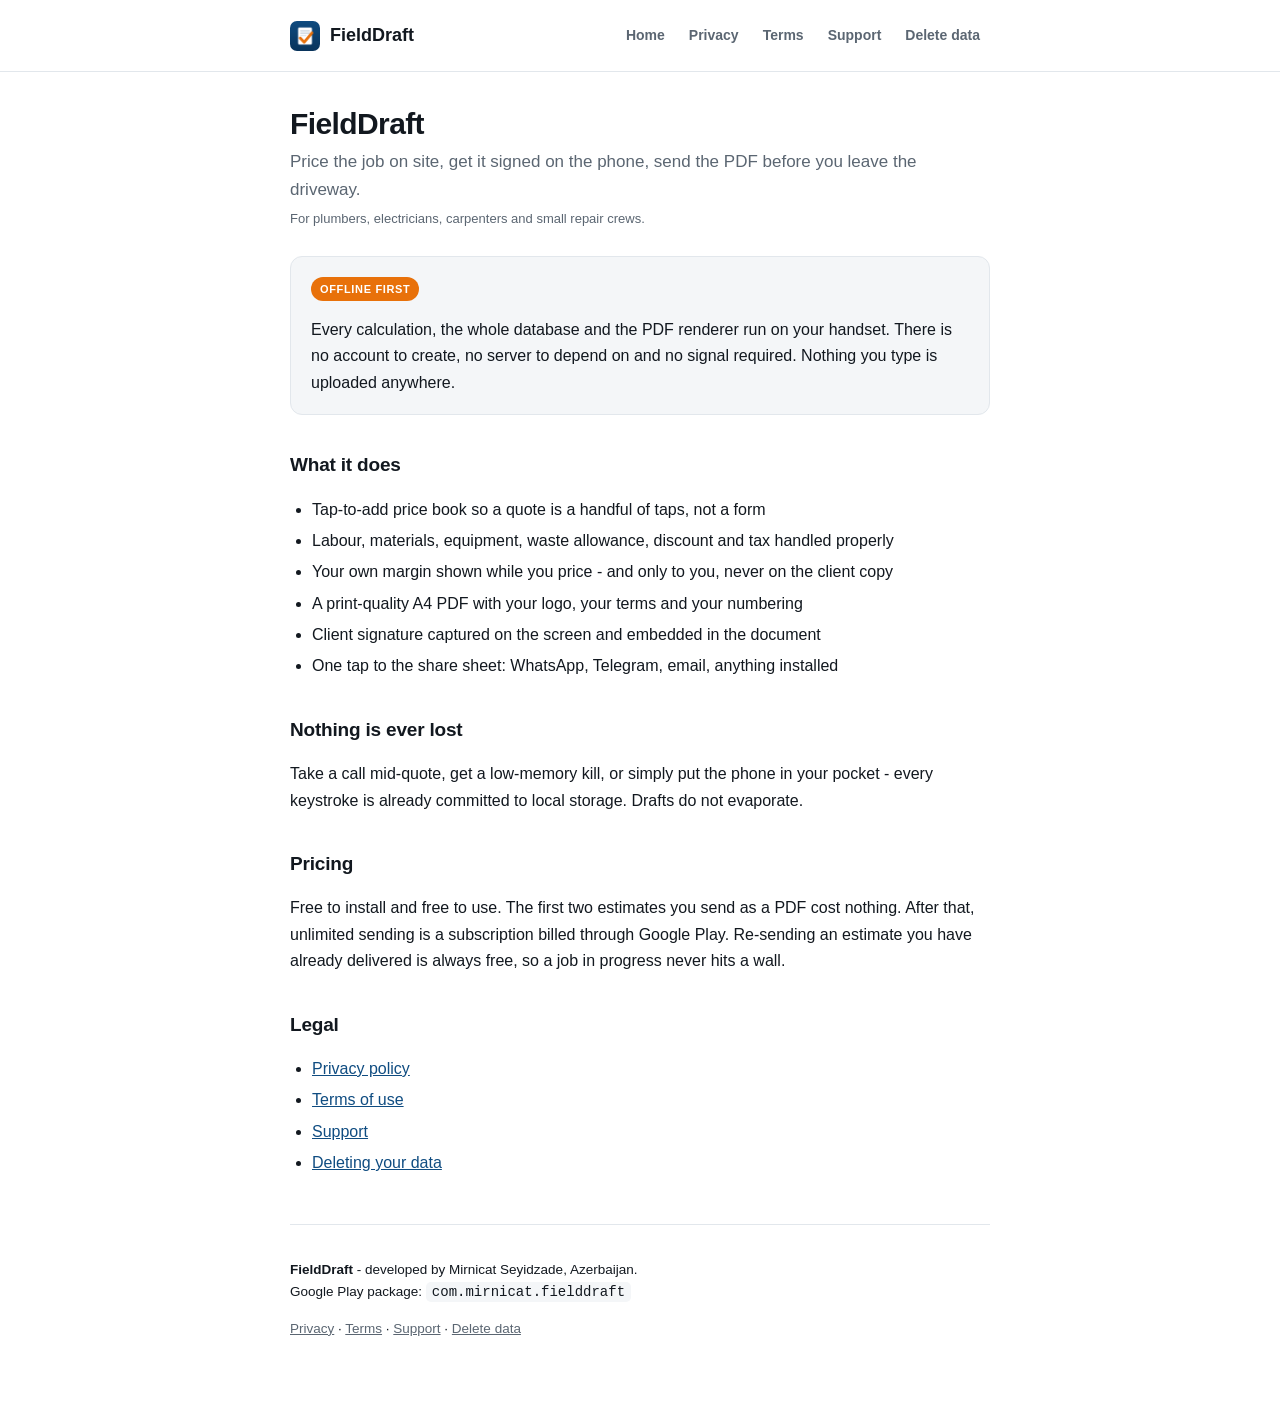
==== index.html @ 5366ecd7 "FieldDraft public site: privacy, terms, support and data deletion pages Static pages required by Goo" ====
<!doctype html>
<html lang="en">
<head>
<meta charset="utf-8">
<meta name="viewport" content="width=device-width, initial-scale=1">
<title>Estimates and invoices in 60 seconds - FieldDraft</title>
<meta name="description" content="FieldDraft - offline estimate and invoice app for trades. Estimates and invoices in 60 seconds.">
<link rel="icon" href="icon.png">
<link rel="stylesheet" href="style.css">
</head>
<body>
<header><div class="bar">
  <a class="logo" href="./index.html"><img src="icon.png" alt=""> FieldDraft</a>
  <nav>
    <a href="./index.html">Home</a>
    <a href="./privacy.html">Privacy</a>
    <a href="./terms.html">Terms</a>
    <a href="./support.html">Support</a>
    <a href="./delete-data.html">Delete data</a>
  </nav>
</div></header>
<main class="wrap">

<h1>FieldDraft</h1>
<p class="lede">Price the job on site, get it signed on the phone, send the PDF before you leave the driveway.</p>
<p class="updated">For plumbers, electricians, carpenters and small repair crews.</p>

<div class="card">
<p><span class="tag">Offline first</span></p>
<p>Every calculation, the whole database and the PDF renderer run on your handset.
There is no account to create, no server to depend on and no signal required.
Nothing you type is uploaded anywhere.</p>
</div>

<h2>What it does</h2>
<ul>
<li>Tap-to-add price book so a quote is a handful of taps, not a form</li>
<li>Labour, materials, equipment, waste allowance, discount and tax handled properly</li>
<li>Your own margin shown while you price - and only to you, never on the client copy</li>
<li>A print-quality A4 PDF with your logo, your terms and your numbering</li>
<li>Client signature captured on the screen and embedded in the document</li>
<li>One tap to the share sheet: WhatsApp, Telegram, email, anything installed</li>
</ul>

<h2>Nothing is ever lost</h2>
<p>Take a call mid-quote, get a low-memory kill, or simply put the phone in your
pocket - every keystroke is already committed to local storage. Drafts do not
evaporate.</p>

<h2>Pricing</h2>
<p>Free to install and free to use. The first two estimates you send as a PDF cost
nothing. After that, unlimited sending is a subscription billed through Google Play.
Re-sending an estimate you have already delivered is always free, so a job in
progress never hits a wall.</p>

<h2>Legal</h2>
<ul>
<li><a href="./privacy.html">Privacy policy</a></li>
<li><a href="./terms.html">Terms of use</a></li>
<li><a href="./support.html">Support</a></li>
<li><a href="./delete-data.html">Deleting your data</a></li>
</ul>

<footer>
  <p><strong>FieldDraft</strong> - developed by Mirnicat Seyidzade, Azerbaijan.<br>
  Google Play package: <code>com.mirnicat.fielddraft</code></p>
  <p><a href="./privacy.html">Privacy</a> &middot; <a href="./terms.html">Terms</a> &middot;
     <a href="./support.html">Support</a> &middot; <a href="./delete-data.html">Delete data</a></p>
</footer>
</main>
</body>
</html>
---- style.css ----
:root{
  --ink:#12181f; --muted:#5b6672; --rule:#e2e7ec; --bg:#ffffff;
  --soft:#f4f6f8; --accent:#0f4c81; --signal:#e8710a;
}
@media (prefers-color-scheme: dark){
  :root{ --ink:#e9eef3; --muted:#9aa5b1; --rule:#25303b; --bg:#0d1319;
         --soft:#151d25; --accent:#5aa2dd; }
}
*{box-sizing:border-box}
html{-webkit-text-size-adjust:100%}
body{
  margin:0; background:var(--bg); color:var(--ink);
  font:16px/1.65 -apple-system,BlinkMacSystemFont,"Segoe UI",Roboto,Helvetica,Arial,sans-serif;
}
.wrap{max-width:740px; margin:0 auto; padding:0 20px 72px}
header{border-bottom:1px solid var(--rule); margin-bottom:34px}
.bar{max-width:740px;margin:0 auto;padding:18px 20px;display:flex;align-items:center;gap:12px;flex-wrap:wrap}
.logo{display:flex;align-items:center;gap:10px;text-decoration:none;color:inherit;font-weight:800;font-size:18px}
.logo img{width:30px;height:30px;border-radius:7px;display:block}
nav{margin-left:auto;display:flex;gap:4px;flex-wrap:wrap}
nav a{color:var(--muted);text-decoration:none;font-size:14px;font-weight:600;padding:6px 10px;border-radius:6px}
nav a:hover,nav a[aria-current="page"]{color:var(--ink);background:var(--soft)}
h1{font-size:30px;line-height:1.2;margin:0 0 6px;letter-spacing:-.02em}
h2{font-size:19px;margin:34px 0 10px;letter-spacing:-.01em}
h3{font-size:16px;margin:22px 0 6px}
p,li{color:var(--ink)}
.lede{color:var(--muted);font-size:17px;margin:0 0 4px}
.updated{color:var(--muted);font-size:13px;margin:0 0 26px}
.card{background:var(--soft);border:1px solid var(--rule);border-radius:12px;padding:18px 20px;margin:22px 0}
.card p:last-child,.card ul:last-child{margin-bottom:0}
.card p:first-child{margin-top:0}
table{width:100%;border-collapse:collapse;margin:16px 0;font-size:15px}
th,td{text-align:left;padding:10px 12px;border-bottom:1px solid var(--rule);vertical-align:top}
th{font-size:12px;text-transform:uppercase;letter-spacing:.06em;color:var(--muted)}
code{background:var(--soft);padding:2px 6px;border-radius:5px;font-size:14px}
a{color:var(--accent)}
footer{border-top:1px solid var(--rule);margin-top:48px;padding-top:20px;color:var(--muted);font-size:13.5px}
footer a{color:var(--muted)}
.tag{display:inline-block;background:var(--signal);color:#fff;font-size:11px;font-weight:800;
     letter-spacing:.06em;padding:3px 9px;border-radius:20px;text-transform:uppercase}
ul{padding-left:22px}
li{margin:5px 0}
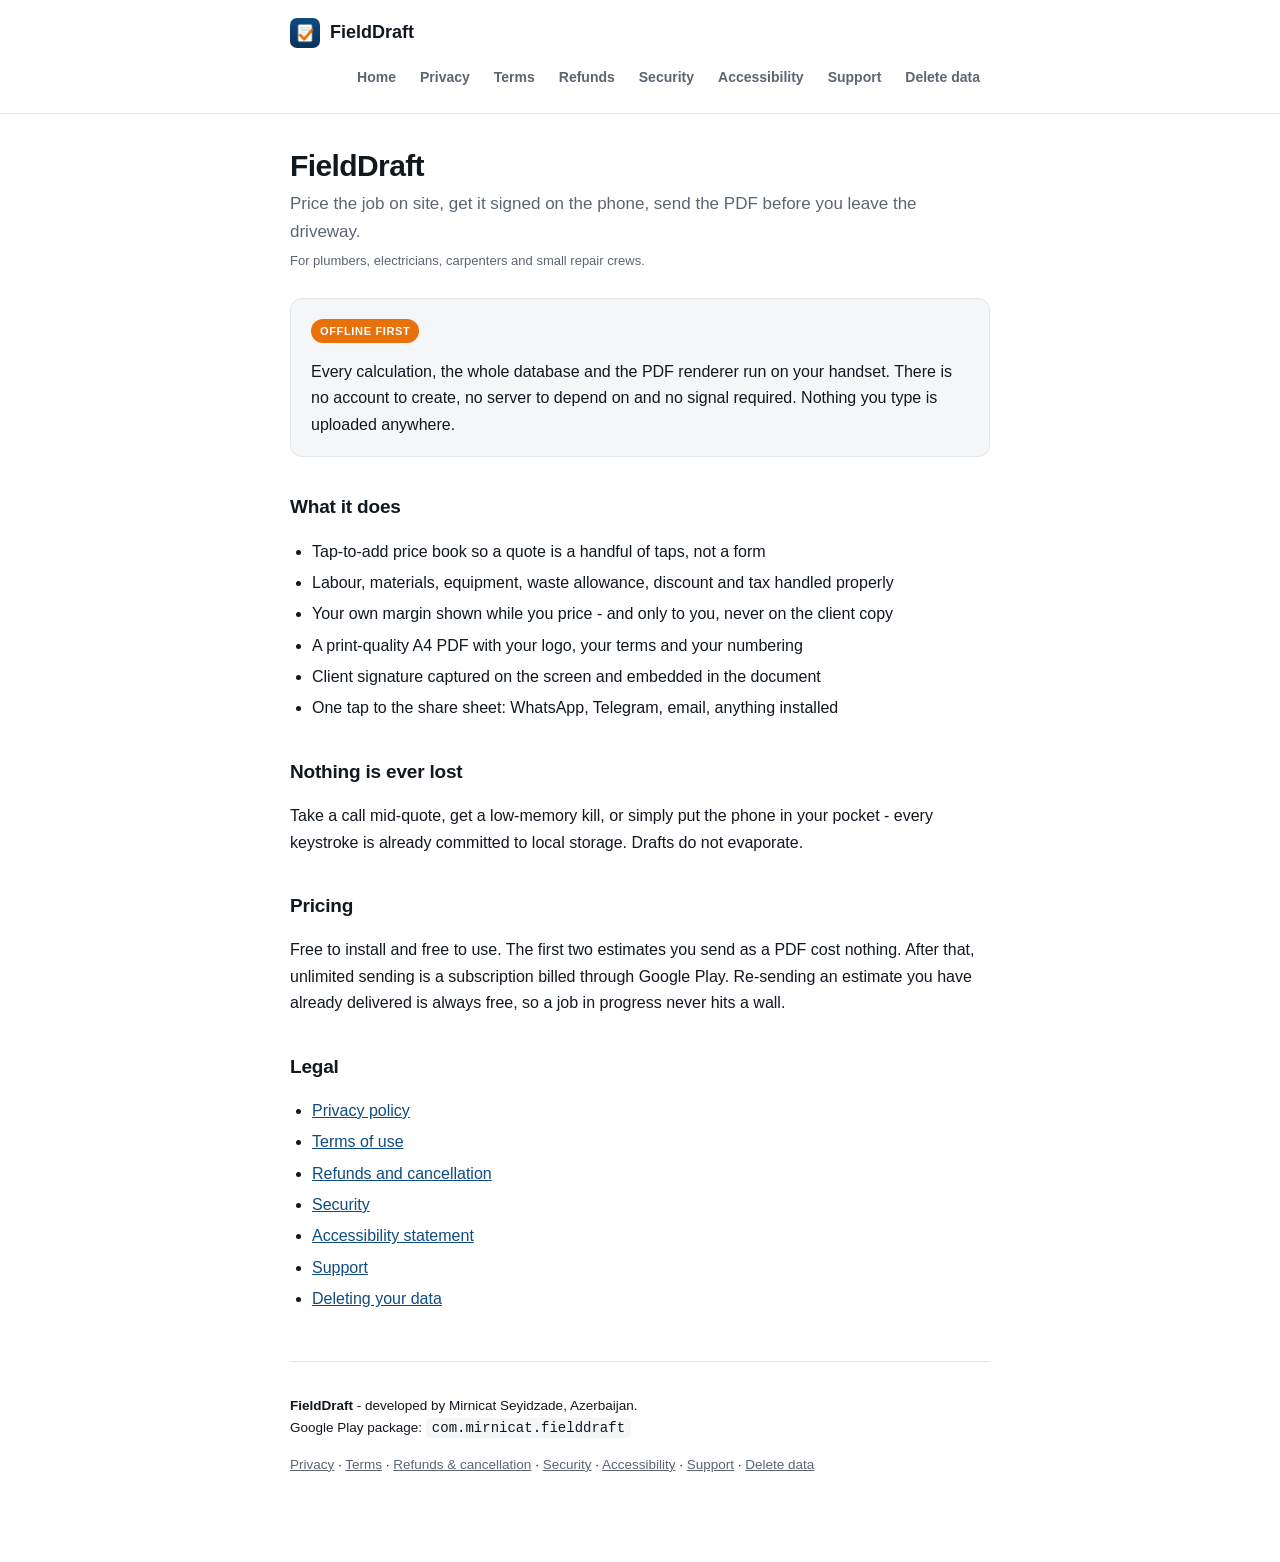
==== commit 06489a94: "Add refunds, security and accessibility pages; strengthen terms" ====
--- a/index.html
+++ b/index.html
@@ -15,6 +15,9 @@
     <a href="./index.html">Home</a>
     <a href="./privacy.html">Privacy</a>
     <a href="./terms.html">Terms</a>
+    <a href="./refunds.html">Refunds</a>
+    <a href="./security.html">Security</a>
+    <a href="./accessibility.html">Accessibility</a>
     <a href="./support.html">Support</a>
     <a href="./delete-data.html">Delete data</a>
   </nav>
@@ -57,6 +60,9 @@
 <ul>
 <li><a href="./privacy.html">Privacy policy</a></li>
 <li><a href="./terms.html">Terms of use</a></li>
+<li><a href="./refunds.html">Refunds and cancellation</a></li>
+<li><a href="./security.html">Security</a></li>
+<li><a href="./accessibility.html">Accessibility statement</a></li>
 <li><a href="./support.html">Support</a></li>
 <li><a href="./delete-data.html">Deleting your data</a></li>
 </ul>
@@ -65,6 +71,9 @@
   <p><strong>FieldDraft</strong> - developed by Mirnicat Seyidzade, Azerbaijan.<br>
   Google Play package: <code>com.mirnicat.fielddraft</code></p>
   <p><a href="./privacy.html">Privacy</a> &middot; <a href="./terms.html">Terms</a> &middot;
+     <a href="./refunds.html">Refunds &amp; cancellation</a> &middot;
+     <a href="./security.html">Security</a> &middot;
+     <a href="./accessibility.html">Accessibility</a> &middot;
      <a href="./support.html">Support</a> &middot; <a href="./delete-data.html">Delete data</a></p>
 </footer>
 </main>
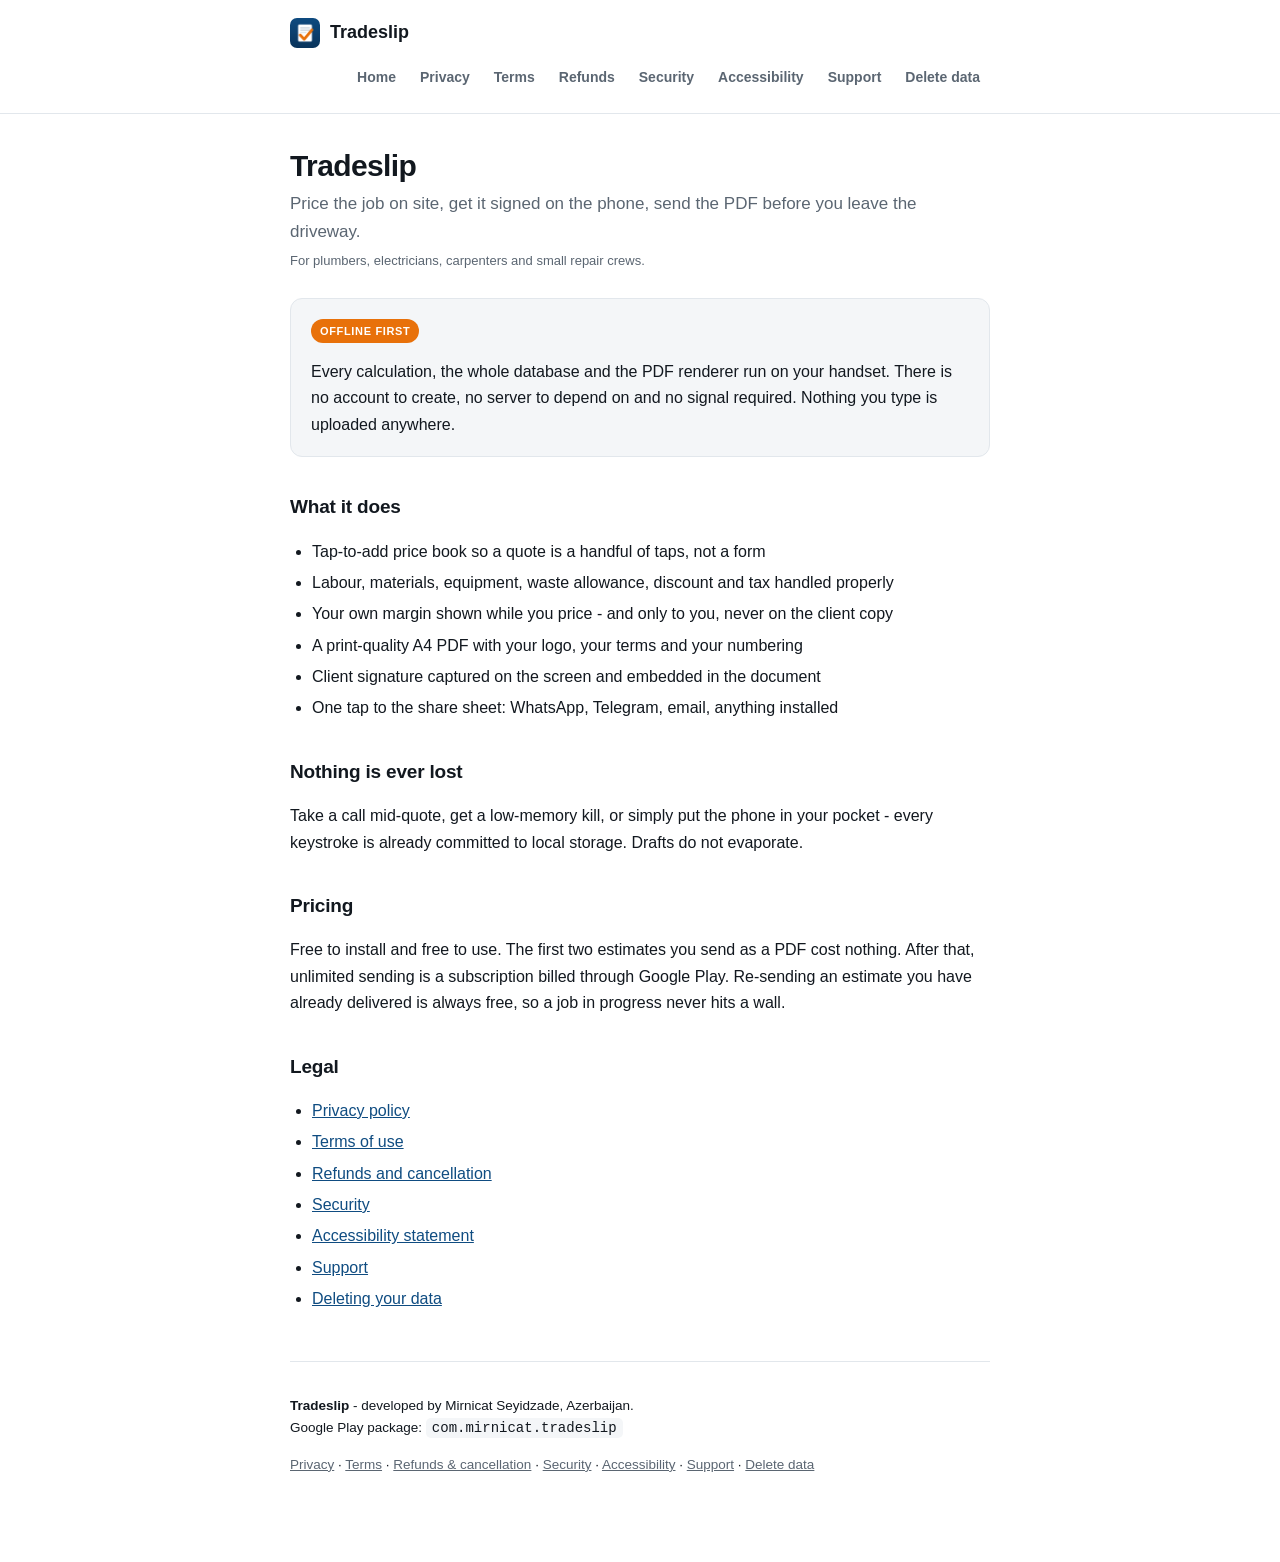
==== commit 05820e2d: "Rename the site from FieldDraft to Tradeslip The app was renamed before its first Play upload. Every" ====
--- a/index.html
+++ b/index.html
@@ -3,14 +3,14 @@
 <head>
 <meta charset="utf-8">
 <meta name="viewport" content="width=device-width, initial-scale=1">
-<title>Estimates and invoices in 60 seconds - FieldDraft</title>
-<meta name="description" content="FieldDraft - offline estimate and invoice app for trades. Estimates and invoices in 60 seconds.">
+<title>Estimates and invoices in 60 seconds - Tradeslip</title>
+<meta name="description" content="Tradeslip - offline estimate and invoice app for trades. Estimates and invoices in 60 seconds.">
 <link rel="icon" href="icon.png">
 <link rel="stylesheet" href="style.css">
 </head>
 <body>
 <header><div class="bar">
-  <a class="logo" href="./index.html"><img src="icon.png" alt=""> FieldDraft</a>
+  <a class="logo" href="./index.html"><img src="icon.png" alt=""> Tradeslip</a>
   <nav>
     <a href="./index.html">Home</a>
     <a href="./privacy.html">Privacy</a>
@@ -24,7 +24,7 @@
 </div></header>
 <main class="wrap">
 
-<h1>FieldDraft</h1>
+<h1>Tradeslip</h1>
 <p class="lede">Price the job on site, get it signed on the phone, send the PDF before you leave the driveway.</p>
 <p class="updated">For plumbers, electricians, carpenters and small repair crews.</p>
 
@@ -68,8 +68,8 @@
 </ul>
 
 <footer>
-  <p><strong>FieldDraft</strong> - developed by Mirnicat Seyidzade, Azerbaijan.<br>
-  Google Play package: <code>com.mirnicat.fielddraft</code></p>
+  <p><strong>Tradeslip</strong> - developed by Mirnicat Seyidzade, Azerbaijan.<br>
+  Google Play package: <code>com.mirnicat.tradeslip</code></p>
   <p><a href="./privacy.html">Privacy</a> &middot; <a href="./terms.html">Terms</a> &middot;
      <a href="./refunds.html">Refunds &amp; cancellation</a> &middot;
      <a href="./security.html">Security</a> &middot;
